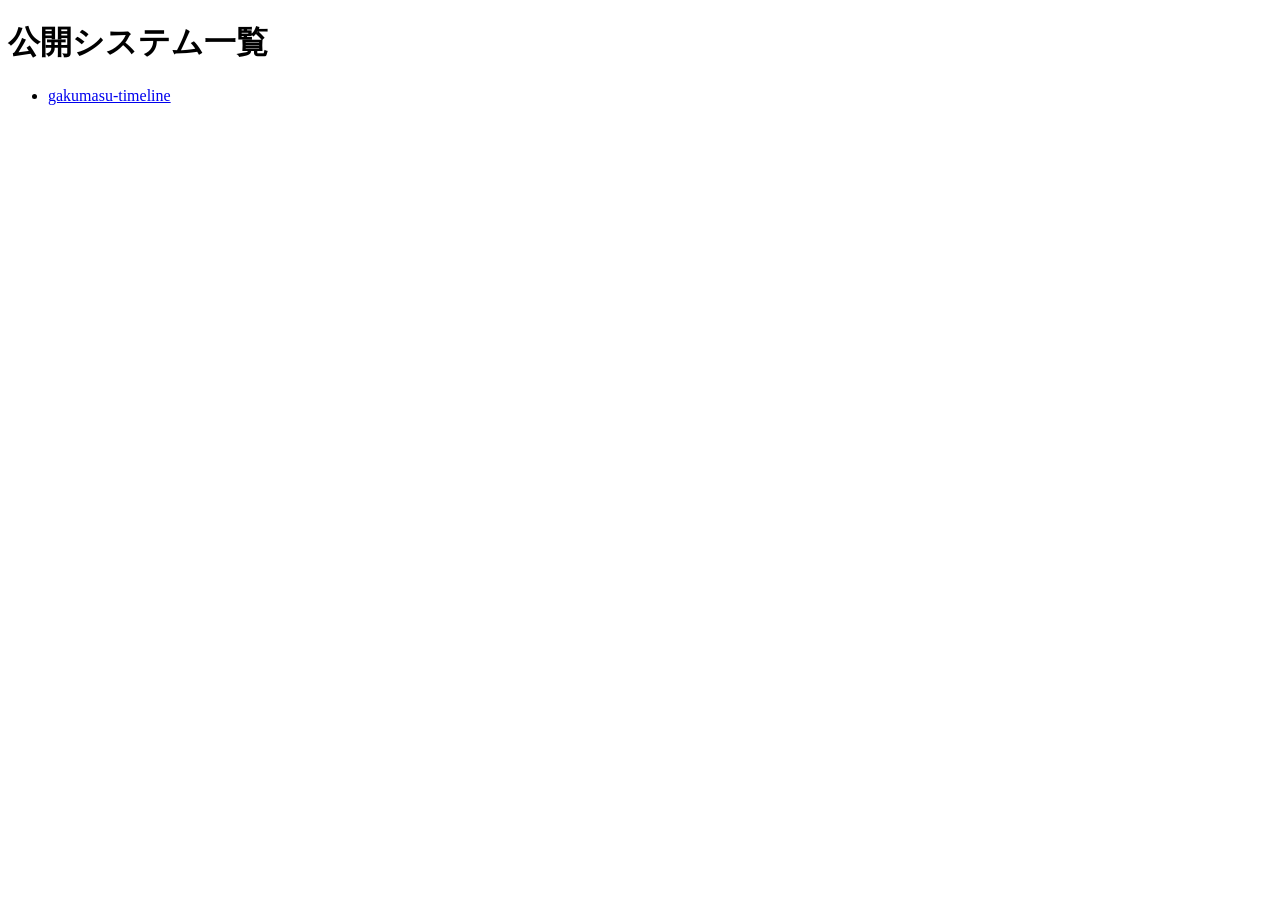
==== index.html @ 676e26a5 "Create index.html" ====
<!doctype html>
   <html lang="ja">
     <head>
       <meta charset="UTF-8" />
       <meta name="viewport" content="width=device-width, initial-scale=1.0" />
       <title>rectaris.github.io</title>
     </head>
     <body>
       <main>
         <h1>公開システム一覧</h1>
         <ul>
           <li><a href="https://rectaris.github.io/gakumasu-timeline/">gakumasu-timeline</a></li>
         </ul>
       </main>
     </body>
   </html>
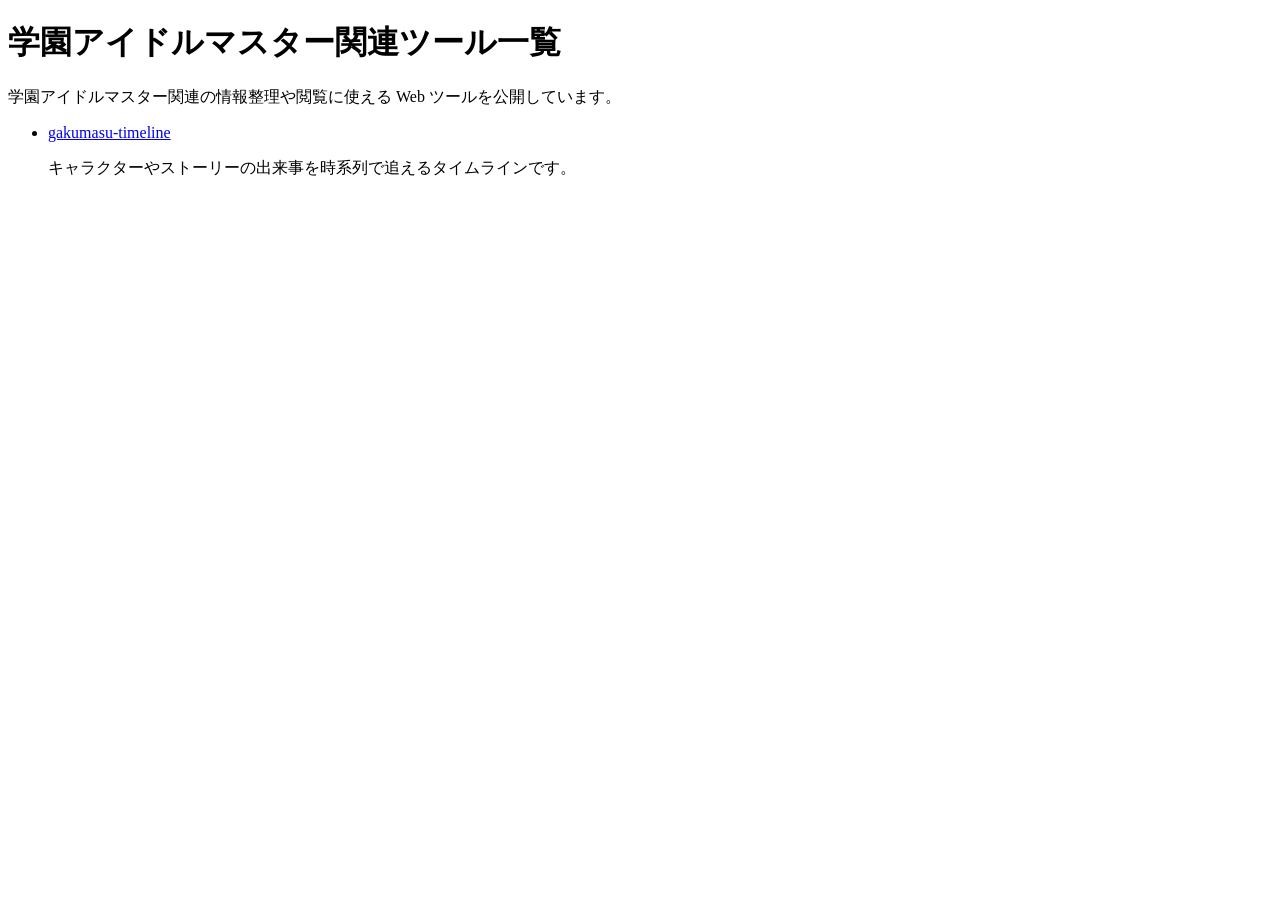
==== commit 27d631bf: "skills update" ====
--- a/index.html
+++ b/index.html
@@ -1,17 +1,26 @@
-   <!doctype html>
-   <html lang="ja">
-     <head>
-       <meta charset="UTF-8" />
-       <meta name="viewport" content="width=device-width, initial-scale=1.0" />
-       <title>rectaris.github.io</title>
-     </head>
-     <body>
-       <main>
-         <h1>公開システム一覧</h1>
-         <ul>
-           <li><a href="https://rectaris.github.io/gakumasu-timeline/">gakumasu-timeline</a></li>
-         </ul>
-       </main>
-     </body>
-   </html>
+<!doctype html>
+<html lang="ja">
+  <head>
+    <meta charset="UTF-8" />
+    <meta name="viewport" content="width=device-width, initial-scale=1.0" />
+    <title>rectaris.github.io</title>
+    <script
+      async
+      src="https://pagead2.googlesyndication.com/pagead/js/adsbygoogle.js?client=ca-pub-1161740700371268"
+      crossorigin="anonymous"
+    ></script>
+  </head>
+  <body>
+    <main>
+      <h1>学園アイドルマスター関連ツール一覧</h1>
+      <p>学園アイドルマスター関連の情報整理や閲覧に使える Web ツールを公開しています。</p>
+      <ul>
+        <li>
+          <a href="https://rectaris.github.io/gakumasu-timeline/">gakumasu-timeline</a>
+          <p>キャラクターやストーリーの出来事を時系列で追えるタイムラインです。</p>
+        </li>
+      </ul>
+    </main>
+  </body>
+</html>
    
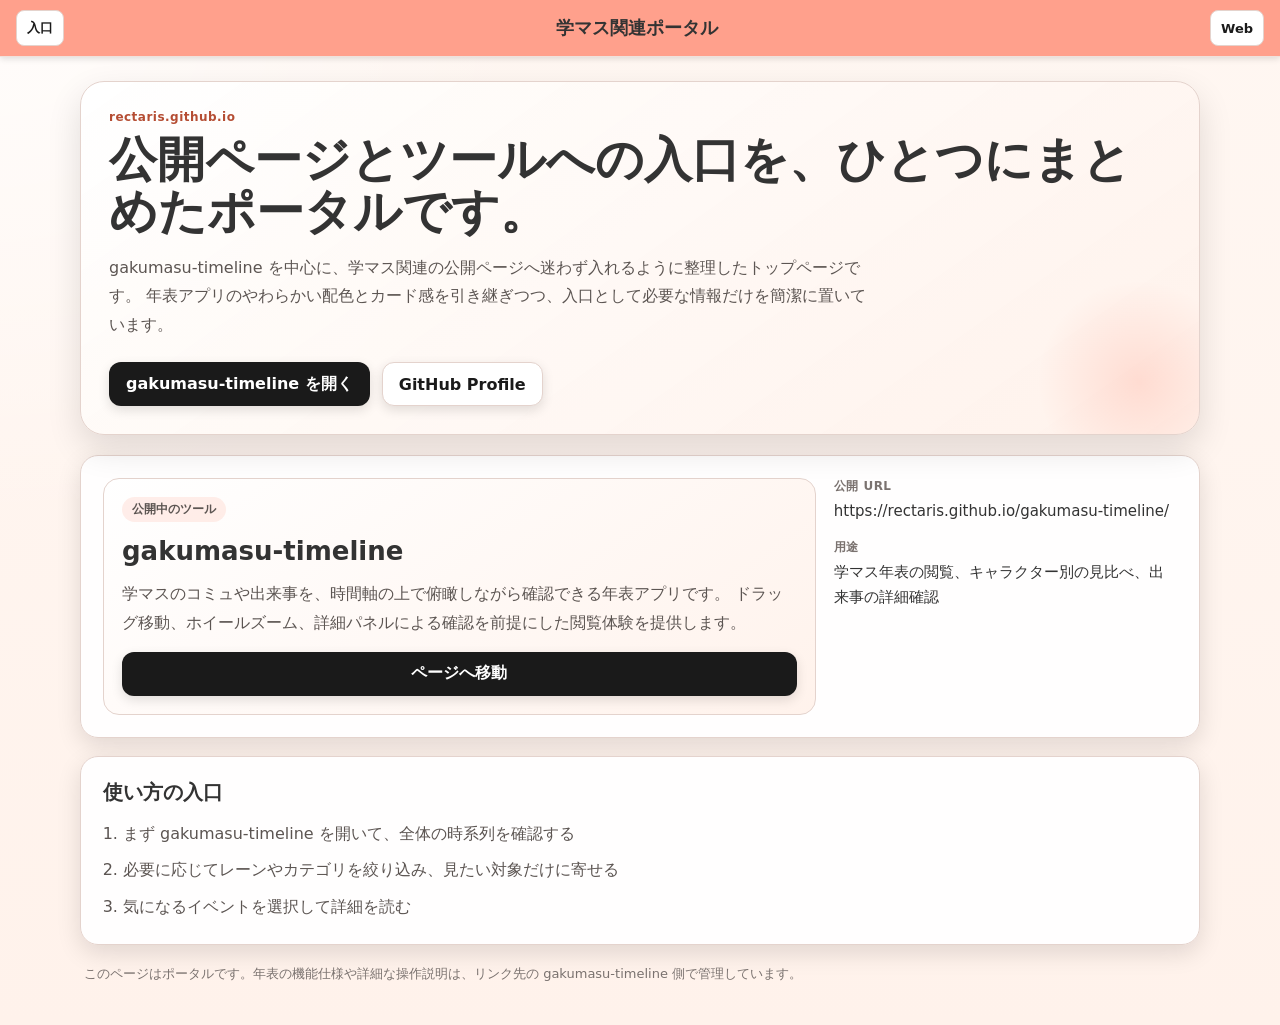
==== commit a3fa33ca: "codex update" ====
--- a/index.html
+++ b/index.html
@@ -4,6 +4,11 @@
     <meta charset="UTF-8" />
     <meta name="viewport" content="width=device-width, initial-scale=1.0" />
     <title>rectaris.github.io</title>
+    <meta
+      name="description"
+      content="学マス関連の公開ページとツールへの入口ページです。"
+    />
+    <link rel="stylesheet" href="./src/style.css" />
     <script
       async
       src="https://pagead2.googlesyndication.com/pagead/js/adsbygoogle.js?client=ca-pub-1161740700371268"
@@ -11,16 +16,7 @@
     ></script>
   </head>
   <body>
-    <main>
-      <h1>学園アイドルマスター関連ツール一覧</h1>
-      <p>学園アイドルマスター関連の情報整理や閲覧に使える Web ツールを公開しています。</p>
-      <ul>
-        <li>
-          <a href="https://rectaris.github.io/gakumasu-timeline/">gakumasu-timeline</a>
-          <p>キャラクターやストーリーの出来事を時系列で追えるタイムラインです。</p>
-        </li>
-      </ul>
-    </main>
+    <div id="app"></div>
+    <script type="module" src="./src/main.js"></script>
   </body>
 </html>
-   
--- a/src/style.css
+++ b/src/style.css
@@ -0,0 +1,371 @@
+:root {
+  color-scheme: light;
+  --app-bg: #fff7f2;
+  --app-text: #213547;
+  --surface: #ffffff;
+  --surface-elevated: rgba(255, 255, 255, 0.94);
+  --surface-soft: #fff2eb;
+  --border: #e4d3cd;
+  --border-soft: #f0e1db;
+  --text-primary: #333333;
+  --text-secondary: #5c5552;
+  --text-muted: #7a726f;
+  --button-bg: #ffffff;
+  --button-bg-strong: #1a1a1a;
+  --button-text: #1a1a1a;
+  --button-text-inverse: #ffffff;
+  --header-bg: #ffa08c;
+  --shadow: rgba(0, 0, 0, 0.12);
+}
+
+@media (prefers-color-scheme: dark) {
+  :root {
+    color-scheme: dark;
+    --app-bg: #111417;
+    --app-text: #e7edf4;
+    --surface: #1b2025;
+    --surface-elevated: rgba(27, 32, 37, 0.94);
+    --surface-soft: #242a30;
+    --border: #3b444d;
+    --border-soft: #30363d;
+    --text-primary: #edf2f7;
+    --text-secondary: #c7d0d9;
+    --text-muted: #aeb7c0;
+    --button-bg: #232931;
+    --button-bg-strong: #2c333c;
+    --button-text: #edf2f7;
+    --button-text-inverse: #edf2f7;
+    --header-bg: #4c3a35;
+    --shadow: rgba(0, 0, 0, 0.32);
+  }
+}
+
+* {
+  box-sizing: border-box;
+}
+
+html {
+  min-height: 100%;
+}
+
+body {
+  margin: 0;
+  min-width: 320px;
+  min-height: 100vh;
+  font-family: system-ui, -apple-system, BlinkMacSystemFont, "Segoe UI",
+    sans-serif;
+  background:
+    radial-gradient(circle at top left, rgba(255, 255, 255, 0.72), transparent 32%),
+    linear-gradient(180deg, var(--app-bg) 0%, #fff2eb 100%);
+  color: var(--app-text);
+}
+
+@media (prefers-color-scheme: dark) {
+  body {
+    background:
+      radial-gradient(circle at top left, rgba(90, 99, 109, 0.28), transparent 32%),
+      linear-gradient(180deg, var(--app-bg) 0%, #171b1f 100%);
+  }
+}
+
+a {
+  color: inherit;
+  text-decoration: none;
+}
+
+#app {
+  min-height: 100vh;
+}
+
+.app-header {
+  position: sticky;
+  top: 0;
+  z-index: 10;
+  display: grid;
+  grid-template-columns: auto 1fr auto;
+  align-items: center;
+  gap: 12px;
+  min-height: 56px;
+  padding: 10px 16px;
+  background: var(--header-bg);
+  border-bottom: 1px solid var(--border-soft);
+  box-shadow: 0 2px 6px var(--shadow);
+}
+
+.header-chip {
+  display: inline-flex;
+  align-items: center;
+  justify-content: center;
+  min-width: 36px;
+  min-height: 36px;
+  padding: 0 10px;
+  border: 1px solid var(--border);
+  border-radius: 8px;
+  background: var(--button-bg);
+  color: var(--button-text);
+  font-size: 13px;
+  font-weight: 700;
+}
+
+.app-title {
+  margin: 0;
+  text-align: center;
+  font-size: 18px;
+  font-weight: 700;
+  color: var(--text-primary);
+}
+
+.page-shell {
+  width: min(1120px, calc(100% - 32px));
+  margin: 0 auto;
+  padding: 24px 0 40px;
+}
+
+.hero {
+  position: relative;
+  overflow: hidden;
+  padding: 28px;
+  border: 1px solid var(--border);
+  border-radius: 24px;
+  background: linear-gradient(145deg, var(--surface-elevated), var(--surface-soft));
+  box-shadow: 0 14px 34px var(--shadow);
+}
+
+.hero::after {
+  content: "";
+  position: absolute;
+  inset: auto -40px -48px auto;
+  width: 200px;
+  height: 200px;
+  border-radius: 999px;
+  background: radial-gradient(
+    circle,
+    rgba(255, 160, 140, 0.28) 0%,
+    rgba(255, 160, 140, 0) 72%
+  );
+  pointer-events: none;
+}
+
+.hero-eyebrow {
+  margin: 0 0 10px;
+  font-size: 12px;
+  font-weight: 700;
+  letter-spacing: 0.04em;
+  color: #b54d33;
+}
+
+@media (prefers-color-scheme: dark) {
+  .hero-eyebrow {
+    color: #ffb39f;
+  }
+}
+
+.hero-title {
+  margin: 0;
+  font-size: clamp(30px, 5vw, 48px);
+  line-height: 1.08;
+  color: var(--text-primary);
+}
+
+.hero-text {
+  max-width: 760px;
+  margin: 16px 0 0;
+  font-size: 16px;
+  line-height: 1.8;
+  color: var(--text-secondary);
+}
+
+.hero-actions {
+  display: flex;
+  flex-wrap: wrap;
+  gap: 12px;
+  margin-top: 22px;
+}
+
+.button-link {
+  display: inline-flex;
+  align-items: center;
+  justify-content: center;
+  min-height: 44px;
+  padding: 0 16px;
+  border: 1px solid var(--border);
+  border-radius: 12px;
+  background: var(--button-bg);
+  color: var(--button-text);
+  font-weight: 700;
+  box-shadow: 0 4px 12px var(--shadow);
+  transition:
+    transform 0.18s ease,
+    box-shadow 0.18s ease,
+    border-color 0.18s ease;
+}
+
+.button-link--primary {
+  background: var(--button-bg-strong);
+  color: var(--button-text-inverse);
+  border-color: transparent;
+}
+
+.button-link:hover,
+.button-link:focus-visible {
+  transform: translateY(-1px);
+  box-shadow: 0 10px 18px var(--shadow);
+}
+
+.sections {
+  display: grid;
+  gap: 18px;
+  margin-top: 20px;
+}
+
+.section-card {
+  padding: 22px;
+  border: 1px solid var(--border);
+  border-radius: 18px;
+  background: var(--surface-elevated);
+  box-shadow: 0 8px 24px var(--shadow);
+}
+
+.section-title {
+  margin: 0 0 14px;
+  font-size: 20px;
+  color: var(--text-primary);
+}
+
+.portal-grid {
+  display: grid;
+  grid-template-columns: minmax(0, 1.35fr) minmax(280px, 0.65fr);
+  gap: 18px;
+}
+
+.tool-card {
+  display: grid;
+  gap: 14px;
+  padding: 18px;
+  border: 1px solid var(--border);
+  border-radius: 16px;
+  background: linear-gradient(
+    145deg,
+    rgba(255, 255, 255, 0.88),
+    rgba(255, 242, 235, 0.96)
+  );
+}
+
+@media (prefers-color-scheme: dark) {
+  .tool-card {
+    background: linear-gradient(
+      145deg,
+      rgba(27, 32, 37, 0.96),
+      rgba(36, 42, 48, 0.94)
+    );
+  }
+}
+
+.tool-label {
+  display: inline-flex;
+  align-items: center;
+  width: fit-content;
+  padding: 4px 10px;
+  border-radius: 999px;
+  background: rgba(255, 160, 140, 0.18);
+  color: var(--text-secondary);
+  font-size: 12px;
+  font-weight: 700;
+}
+
+.tool-title {
+  margin: 0;
+  font-size: 26px;
+  color: var(--text-primary);
+}
+
+.tool-description,
+.guide-list {
+  margin: 0;
+  color: var(--text-secondary);
+  line-height: 1.8;
+}
+
+.guide-list {
+  padding-left: 20px;
+}
+
+.guide-list li + li {
+  margin-top: 8px;
+}
+
+.meta-card {
+  display: grid;
+  gap: 14px;
+  align-content: start;
+}
+
+.meta-label {
+  margin: 0;
+  font-size: 12px;
+  font-weight: 700;
+  color: var(--text-muted);
+  letter-spacing: 0.04em;
+}
+
+.meta-value {
+  margin: 4px 0 0;
+  font-size: 15px;
+  line-height: 1.7;
+  color: var(--text-primary);
+}
+
+.footer-note {
+  margin: 18px 4px 0;
+  font-size: 13px;
+  line-height: 1.7;
+  color: var(--text-muted);
+}
+
+@media (max-width: 860px) {
+  .page-shell {
+    width: min(100% - 24px, 1120px);
+    padding-top: 16px;
+  }
+
+  .hero {
+    padding: 22px 18px;
+    border-radius: 20px;
+  }
+
+  .portal-grid {
+    grid-template-columns: 1fr;
+  }
+}
+
+@media (max-width: 560px) {
+  .app-header {
+    grid-template-columns: 1fr;
+    justify-items: stretch;
+    text-align: center;
+  }
+
+  .header-chip {
+    display: none;
+  }
+
+  .app-title {
+    font-size: 17px;
+  }
+
+  .hero-title {
+    font-size: 30px;
+  }
+
+  .button-link {
+    width: 100%;
+  }
+
+  .section-card {
+    padding: 18px;
+  }
+
+  .tool-title {
+    font-size: 22px;
+  }
+}
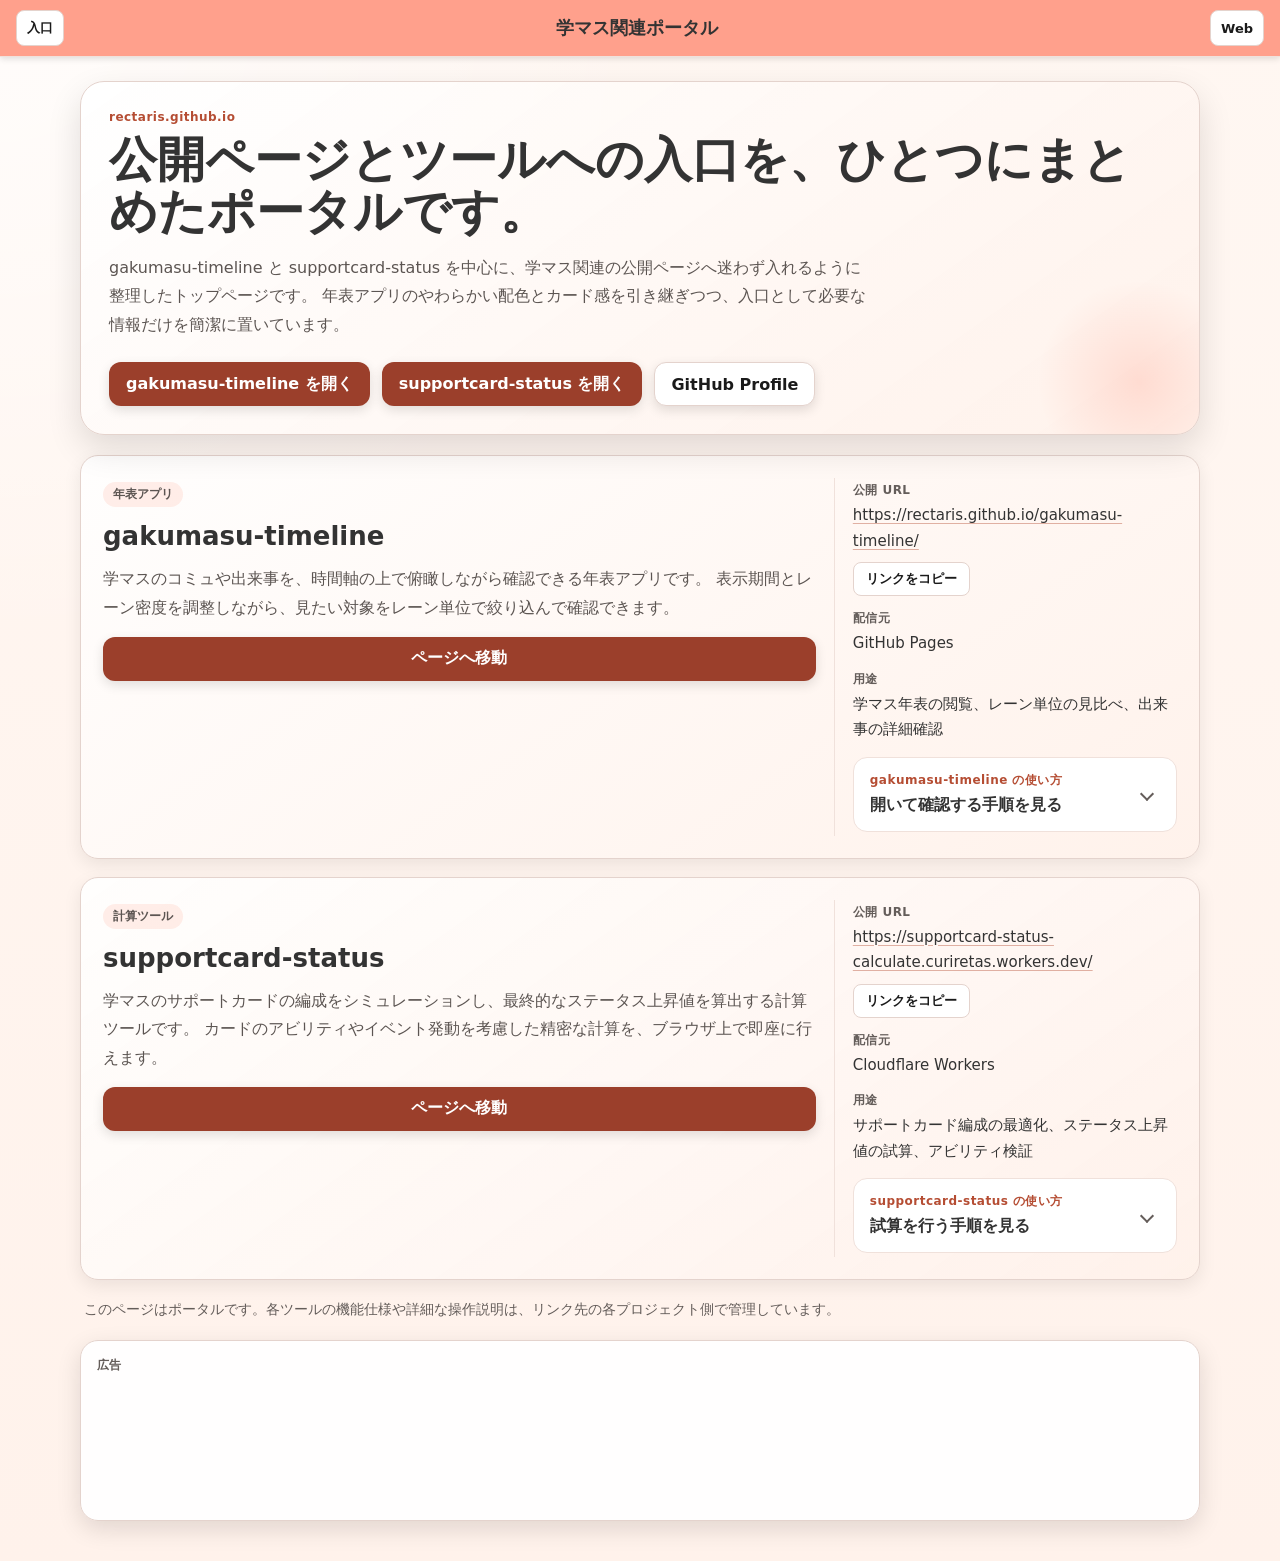
==== commit ac42ab7f: "Fix portal review findings" ====
--- a/index.html
+++ b/index.html
@@ -16,6 +16,26 @@
     ></script>
   </head>
   <body>
+    <noscript>
+      <section class="noscript-fallback" aria-labelledby="noscript-title">
+        <h1 id="noscript-title">学マス関連ポータル</h1>
+        <p>
+          JavaScript が無効な環境でも、主要な公開ツールへ直接移動できます。
+        </p>
+        <ul>
+          <li>
+            <a href="https://rectaris.github.io/gakumasu-timeline/">
+              gakumasu-timeline
+            </a>
+          </li>
+          <li>
+            <a href="https://supportcard-status-calculate.curiretas.workers.dev/">
+              supportcard-status
+            </a>
+          </li>
+        </ul>
+      </section>
+    </noscript>
     <div id="app"></div>
     <script type="module" src="./src/main.js"></script>
   </body>
--- a/src/style.css
+++ b/src/style.css
@@ -1,17 +1,28 @@
 :root {
   color-scheme: light;
   --app-bg: #fff7f2;
+  --app-bg-end: #fff2eb;
+  --app-bg-glow: rgba(255, 255, 255, 0.72);
   --app-text: #213547;
   --surface: #ffffff;
   --surface-elevated: rgba(255, 255, 255, 0.94);
   --surface-soft: #fff2eb;
+  --surface-card-start: rgba(255, 255, 255, 0.88);
+  --surface-card-end: rgba(255, 242, 235, 0.96);
+  --surface-meta: rgba(255, 255, 255, 0.58);
   --border: #e4d3cd;
   --border-soft: #f0e1db;
   --text-primary: #333333;
   --text-secondary: #5c5552;
-  --text-muted: #7a726f;
+  --text-muted: #645d5a;
+  --accent-text: #b54d33;
+  --accent-text-strong: #ffb39f;
+  --accent-glow: rgba(255, 160, 140, 0.28);
+  --accent-glow-transparent: rgba(255, 160, 140, 0);
+  --accent-soft: rgba(255, 160, 140, 0.18);
   --button-bg: #ffffff;
-  --button-bg-strong: #1a1a1a;
+  --button-bg-strong: #9b3f2b;
+  --button-bg-strong-hover: #87331f;
   --button-text: #1a1a1a;
   --button-text-inverse: #ffffff;
   --header-bg: #ffa08c;
@@ -22,17 +33,23 @@
   :root {
     color-scheme: dark;
     --app-bg: #111417;
+    --app-bg-end: #171b1f;
+    --app-bg-glow: rgba(90, 99, 109, 0.28);
     --app-text: #e7edf4;
     --surface: #1b2025;
     --surface-elevated: rgba(27, 32, 37, 0.94);
     --surface-soft: #242a30;
+    --surface-card-start: rgba(27, 32, 37, 0.96);
+    --surface-card-end: rgba(36, 42, 48, 0.94);
+    --surface-meta: rgba(27, 32, 37, 0.58);
     --border: #3b444d;
     --border-soft: #30363d;
     --text-primary: #edf2f7;
     --text-secondary: #c7d0d9;
     --text-muted: #aeb7c0;
     --button-bg: #232931;
-    --button-bg-strong: #2c333c;
+    --button-bg-strong: #a9523f;
+    --button-bg-strong-hover: #bd6754;
     --button-text: #edf2f7;
     --button-text-inverse: #edf2f7;
     --header-bg: #4c3a35;
@@ -40,32 +57,28 @@
   }
 }
 
+/* Base */
+
 * {
   box-sizing: border-box;
 }
 
 html {
   min-height: 100%;
+  overflow-x: clip;
 }
 
 body {
   margin: 0;
   min-width: 320px;
   min-height: 100vh;
+  overflow-x: clip;
   font-family: system-ui, -apple-system, BlinkMacSystemFont, "Segoe UI",
     sans-serif;
   background:
-    radial-gradient(circle at top left, rgba(255, 255, 255, 0.72), transparent 32%),
-    linear-gradient(180deg, var(--app-bg) 0%, #fff2eb 100%);
+    radial-gradient(circle at top left, var(--app-bg-glow), transparent 32%),
+    linear-gradient(180deg, var(--app-bg) 0%, var(--app-bg-end) 100%);
   color: var(--app-text);
-}
-
-@media (prefers-color-scheme: dark) {
-  body {
-    background:
-      radial-gradient(circle at top left, rgba(90, 99, 109, 0.28), transparent 32%),
-      linear-gradient(180deg, var(--app-bg) 0%, #171b1f 100%);
-  }
 }
 
 a {
@@ -73,9 +86,43 @@
   text-decoration: none;
 }
 
+button {
+  font: inherit;
+}
+
 #app {
   min-height: 100vh;
 }
+
+.noscript-fallback {
+  width: min(760px, calc(100% - 32px));
+  margin: 32px auto;
+  padding: 22px;
+  border: 1px solid var(--border);
+  border-radius: 18px;
+  background: var(--surface-elevated);
+  color: var(--text-primary);
+  box-shadow: 0 8px 24px var(--shadow);
+}
+
+.noscript-fallback h1 {
+  margin: 0 0 12px;
+  font-size: 24px;
+}
+
+.noscript-fallback p,
+.noscript-fallback li {
+  color: var(--text-secondary);
+  line-height: 1.7;
+}
+
+.noscript-fallback a {
+  color: var(--accent-text);
+  font-weight: 700;
+  overflow-wrap: anywhere;
+}
+
+/* Header */
 
 .app-header {
   position: sticky;
@@ -114,6 +161,8 @@
   font-weight: 700;
   color: var(--text-primary);
 }
+
+/* Layout */
 
 .page-shell {
   width: min(1120px, calc(100% - 32px));
@@ -140,8 +189,8 @@
   border-radius: 999px;
   background: radial-gradient(
     circle,
-    rgba(255, 160, 140, 0.28) 0%,
-    rgba(255, 160, 140, 0) 72%
+    var(--accent-glow) 0%,
+    var(--accent-glow-transparent) 72%
   );
   pointer-events: none;
 }
@@ -151,12 +200,12 @@
   font-size: 12px;
   font-weight: 700;
   letter-spacing: 0.04em;
-  color: #b54d33;
+  color: var(--accent-text);
 }
 
 @media (prefers-color-scheme: dark) {
   .hero-eyebrow {
-    color: #ffb39f;
+    color: var(--accent-text-strong);
   }
 }
 
@@ -182,6 +231,8 @@
   margin-top: 22px;
 }
 
+/* Buttons */
+
 .button-link {
   display: inline-flex;
   align-items: center;
@@ -212,6 +263,20 @@
   box-shadow: 0 10px 18px var(--shadow);
 }
 
+.button-link--primary:hover,
+.button-link--primary:focus-visible {
+  background: var(--button-bg-strong-hover);
+}
+
+.button-link:focus-visible,
+.copy-link-button:focus-visible,
+.guide-summary:focus-visible {
+  outline: 3px solid rgba(181, 77, 51, 0.32);
+  outline-offset: 3px;
+}
+
+/* Tool sections */
+
 .sections {
   display: grid;
   gap: 18px;
@@ -222,43 +287,22 @@
   padding: 22px;
   border: 1px solid var(--border);
   border-radius: 18px;
-  background: var(--surface-elevated);
-  box-shadow: 0 8px 24px var(--shadow);
-}
-
-.section-title {
-  margin: 0 0 14px;
-  font-size: 20px;
-  color: var(--text-primary);
+  background: linear-gradient(145deg, var(--surface-card-start), var(--surface-card-end));
+  box-shadow: 0 6px 18px rgba(0, 0, 0, 0.08);
 }
 
 .portal-grid {
   display: grid;
-  grid-template-columns: minmax(0, 1.35fr) minmax(280px, 0.65fr);
+  grid-template-columns: minmax(0, 1.35fr) minmax(300px, 0.65fr);
   gap: 18px;
+  align-items: start;
 }
 
 .tool-card {
   display: grid;
   gap: 14px;
-  padding: 18px;
-  border: 1px solid var(--border);
-  border-radius: 16px;
-  background: linear-gradient(
-    145deg,
-    rgba(255, 255, 255, 0.88),
-    rgba(255, 242, 235, 0.96)
-  );
-}
-
-@media (prefers-color-scheme: dark) {
-  .tool-card {
-    background: linear-gradient(
-      145deg,
-      rgba(27, 32, 37, 0.96),
-      rgba(36, 42, 48, 0.94)
-    );
-  }
+  padding: 4px 0;
+  align-self: start;
 }
 
 .tool-label {
@@ -267,7 +311,7 @@
   width: fit-content;
   padding: 4px 10px;
   border-radius: 999px;
-  background: rgba(255, 160, 140, 0.18);
+  background: var(--accent-soft);
   color: var(--text-secondary);
   font-size: 12px;
   font-weight: 700;
@@ -286,18 +330,13 @@
   line-height: 1.8;
 }
 
-.guide-list {
-  padding-left: 20px;
-}
-
-.guide-list li + li {
-  margin-top: 8px;
-}
-
 .meta-card {
   display: grid;
   gap: 14px;
   align-content: start;
+  padding: 4px 0 4px 18px;
+  border-left: 1px solid var(--border-soft);
+  align-self: start;
 }
 
 .meta-label {
@@ -313,14 +352,135 @@
   font-size: 15px;
   line-height: 1.7;
   color: var(--text-primary);
+  overflow-wrap: anywhere;
+}
+
+.meta-url a {
+  text-decoration: underline;
+  text-decoration-color: rgba(181, 77, 51, 0.42);
+  text-underline-offset: 3px;
+}
+
+.copy-link-button {
+  display: inline-flex;
+  align-items: center;
+  justify-content: center;
+  min-height: 34px;
+  margin-top: 8px;
+  padding: 0 12px;
+  border: 1px solid var(--border);
+  border-radius: 8px;
+  background: var(--button-bg);
+  color: var(--button-text);
+  cursor: pointer;
+  font-size: 13px;
+  font-weight: 700;
+}
+
+.guide-disclosure {
+  border: 1px solid var(--border-soft);
+  border-radius: 14px;
+  background: var(--surface);
+  overflow: hidden;
+}
+
+.guide-summary {
+  display: grid;
+  grid-template-columns: minmax(0, 1fr) 18px;
+  align-items: center;
+  gap: 4px;
+  padding: 14px 16px;
+  cursor: pointer;
+  list-style: none;
+}
+
+.guide-summary::-webkit-details-marker {
+  display: none;
+}
+
+.guide-summary__text {
+  display: grid;
+  gap: 4px;
+}
+
+.guide-summary__icon {
+  width: 10px;
+  height: 10px;
+  border-right: 2px solid var(--text-muted);
+  border-bottom: 2px solid var(--text-muted);
+  transform: rotate(45deg);
+  transition: transform 0.18s ease;
+}
+
+.guide-disclosure[open] .guide-summary__icon {
+  transform: rotate(225deg);
+}
+
+.guide-summary__eyebrow {
+  font-size: 12px;
+  font-weight: 700;
+  letter-spacing: 0.04em;
+  color: var(--accent-text);
+}
+
+@media (prefers-color-scheme: dark) {
+  .guide-summary__eyebrow {
+    color: var(--accent-text-strong);
+  }
+}
+
+.guide-summary__title {
+  color: var(--text-primary);
+  font-size: 16px;
+  font-weight: 700;
+  line-height: 1.5;
+}
+
+.guide-list {
+  padding: 0 20px 18px 36px;
+}
+
+.guide-list li + li {
+  margin-top: 8px;
 }
 
 .footer-note {
   margin: 18px 4px 0;
-  font-size: 13px;
+  font-size: 14px;
   line-height: 1.7;
   color: var(--text-muted);
 }
+
+/* Ads */
+
+.portal-ad-section {
+  margin-top: 18px;
+  padding: 16px;
+  border: 1px solid var(--border);
+  border-radius: 18px;
+  background: var(--surface-elevated);
+  box-shadow: 0 8px 24px var(--shadow);
+  overflow: hidden;
+}
+
+.portal-ad-section__label {
+  margin: 0 0 10px;
+  font-size: 12px;
+  font-weight: 700;
+  letter-spacing: 0.04em;
+  color: var(--text-muted);
+}
+
+.portal-ad-section__unit {
+  min-height: 120px;
+  max-width: 100%;
+}
+
+.portal-ad-section--empty {
+  display: none;
+}
+
+/* Responsive */
 
 @media (max-width: 860px) {
   .page-shell {
@@ -335,6 +495,12 @@
 
   .portal-grid {
     grid-template-columns: 1fr;
+  }
+
+  .meta-card {
+    padding: 18px 0 0;
+    border-top: 1px solid var(--border-soft);
+    border-left: 0;
   }
 }
 
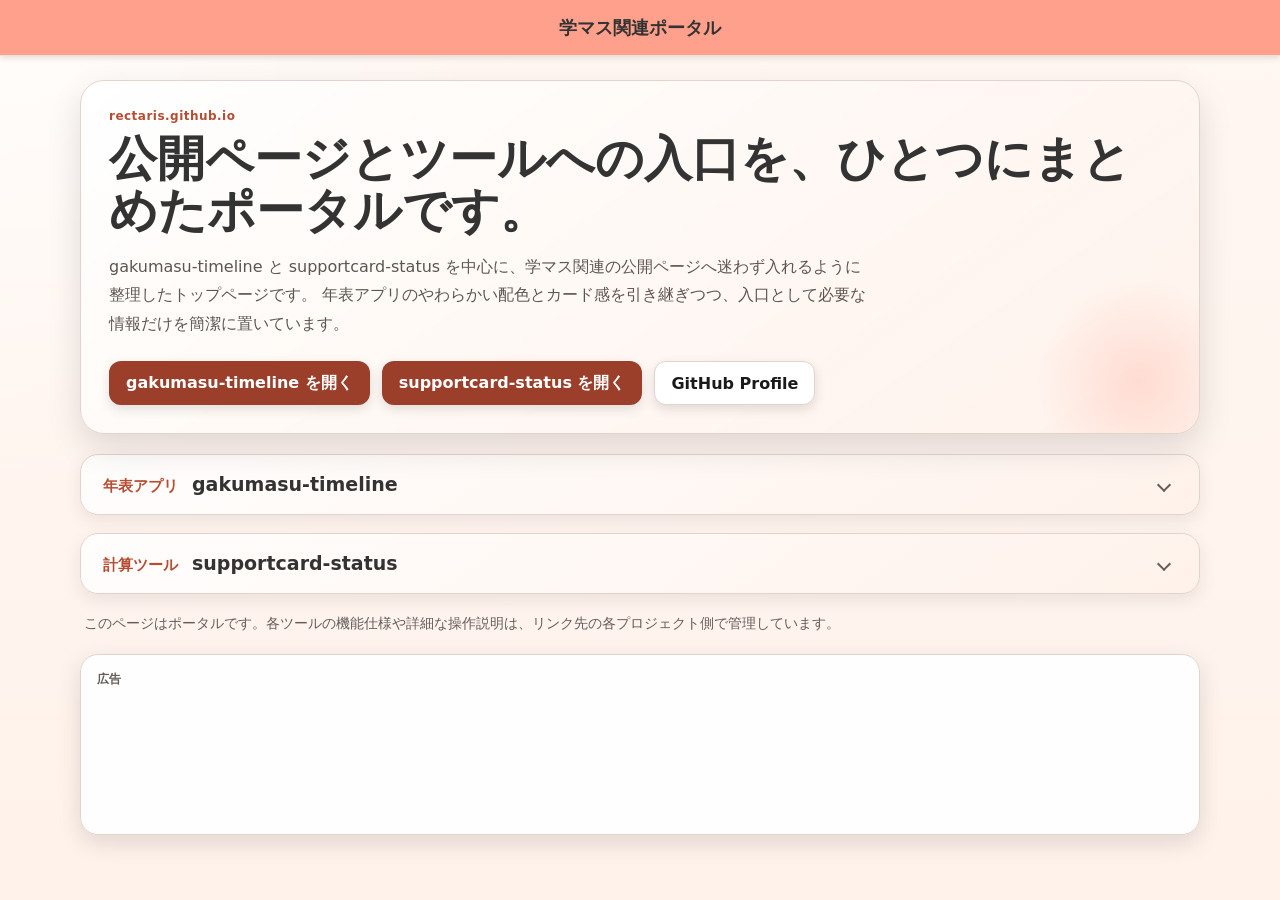
==== commit f62b0ded: "Update portal title and favicon" ====
--- a/index.html
+++ b/index.html
@@ -3,11 +3,12 @@
   <head>
     <meta charset="UTF-8" />
     <meta name="viewport" content="width=device-width, initial-scale=1.0" />
-    <title>rectaris.github.io</title>
+    <title>学マス関連ポータル</title>
     <meta
       name="description"
       content="学マス関連の公開ページとツールへの入口ページです。"
     />
+    <link rel="icon" type="image/svg+xml" href="./favicon.svg" />
     <link rel="stylesheet" href="./src/style.css" />
     <script
       async
--- a/src/style.css
+++ b/src/style.css
@@ -128,30 +128,14 @@
   position: sticky;
   top: 0;
   z-index: 10;
-  display: grid;
-  grid-template-columns: auto 1fr auto;
+  display: flex;
   align-items: center;
-  gap: 12px;
+  justify-content: center;
   min-height: 56px;
   padding: 10px 16px;
   background: var(--header-bg);
   border-bottom: 1px solid var(--border-soft);
   box-shadow: 0 2px 6px var(--shadow);
-}
-
-.header-chip {
-  display: inline-flex;
-  align-items: center;
-  justify-content: center;
-  min-width: 36px;
-  min-height: 36px;
-  padding: 0 10px;
-  border: 1px solid var(--border);
-  border-radius: 8px;
-  background: var(--button-bg);
-  color: var(--button-text);
-  font-size: 13px;
-  font-weight: 700;
 }
 
 .app-title {
@@ -270,6 +254,7 @@
 
 .button-link:focus-visible,
 .copy-link-button:focus-visible,
+.tool-summary:focus-visible,
 .guide-summary:focus-visible {
   outline: 3px solid rgba(181, 77, 51, 0.32);
   outline-offset: 3px;
@@ -284,11 +269,70 @@
 }
 
 .section-card {
-  padding: 22px;
   border: 1px solid var(--border);
   border-radius: 18px;
   background: linear-gradient(145deg, var(--surface-card-start), var(--surface-card-end));
   box-shadow: 0 6px 18px rgba(0, 0, 0, 0.08);
+}
+
+.tool-disclosure {
+  overflow: hidden;
+}
+
+.tool-summary {
+  display: grid;
+  grid-template-columns: minmax(0, 1fr) 18px;
+  align-items: center;
+  gap: 12px;
+  padding: 18px 22px;
+  cursor: pointer;
+  list-style: none;
+}
+
+.tool-summary::-webkit-details-marker {
+  display: none;
+}
+
+.tool-summary__text {
+  display: flex;
+  flex-wrap: wrap;
+  gap: 8px 14px;
+  align-items: baseline;
+  min-width: 0;
+}
+
+.tool-summary__label {
+  color: var(--accent-text);
+  font-size: 15px;
+  font-weight: 800;
+}
+
+.tool-summary__title {
+  color: var(--text-primary);
+  font-size: 19px;
+  font-weight: 800;
+  overflow-wrap: anywhere;
+}
+
+.tool-summary__icon {
+  width: 10px;
+  height: 10px;
+  border-right: 2px solid var(--text-muted);
+  border-bottom: 2px solid var(--text-muted);
+  transform: rotate(45deg);
+  transition: transform 0.18s ease;
+}
+
+.tool-disclosure[open] .tool-summary {
+  border-bottom: 1px solid var(--border-soft);
+}
+
+.tool-disclosure[open] .tool-summary__icon {
+  transform: rotate(225deg);
+}
+
+.tool-details {
+  padding: 22px;
 }
 
 .portal-grid {
@@ -424,6 +468,7 @@
 }
 
 @media (prefers-color-scheme: dark) {
+  .tool-summary__label,
   .guide-summary__eyebrow {
     color: var(--accent-text-strong);
   }
@@ -506,13 +551,7 @@
 
 @media (max-width: 560px) {
   .app-header {
-    grid-template-columns: 1fr;
-    justify-items: stretch;
     text-align: center;
-  }
-
-  .header-chip {
-    display: none;
   }
 
   .app-title {
@@ -527,7 +566,16 @@
     width: 100%;
   }
 
-  .section-card {
+  .tool-summary {
+    padding: 16px 18px;
+  }
+
+  .tool-summary__text {
+    display: grid;
+    gap: 4px;
+  }
+
+  .tool-details {
     padding: 18px;
   }
 
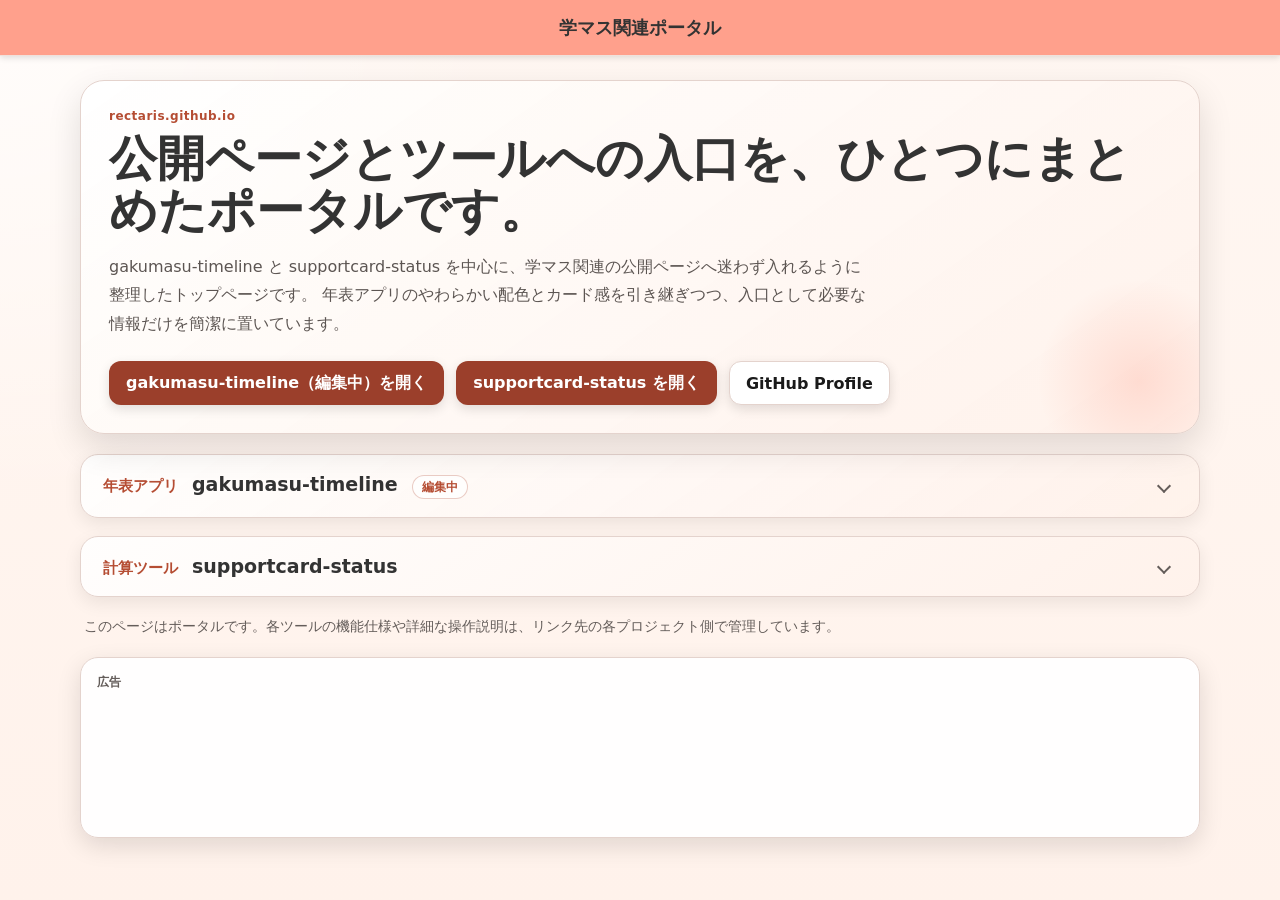
==== commit e7befbe5: "Mark timeline as editing" ====
--- a/index.html
+++ b/index.html
@@ -25,8 +25,8 @@
         </p>
         <ul>
           <li>
-            <a href="https://rectaris.github.io/gakumasu-timeline/">
-              gakumasu-timeline
+            <a href="https://rectaris.github.io/timeline/">
+              gakumasu-timeline（編集中）
             </a>
           </li>
           <li>
--- a/src/style.css
+++ b/src/style.css
@@ -314,6 +314,21 @@
   overflow-wrap: anywhere;
 }
 
+.status-badge {
+  display: inline-flex;
+  align-items: center;
+  width: fit-content;
+  min-height: 24px;
+  padding: 3px 9px;
+  border: 1px solid rgba(181, 77, 51, 0.28);
+  border-radius: 999px;
+  background: rgba(255, 255, 255, 0.72);
+  color: var(--accent-text);
+  font-size: 12px;
+  font-weight: 800;
+  line-height: 1.2;
+}
+
 .tool-summary__icon {
   width: 10px;
   height: 10px;
@@ -347,6 +362,13 @@
   gap: 14px;
   padding: 4px 0;
   align-self: start;
+}
+
+.tool-label-row {
+  display: flex;
+  flex-wrap: wrap;
+  gap: 8px;
+  align-items: center;
 }
 
 .tool-label {
@@ -469,8 +491,13 @@
 
 @media (prefers-color-scheme: dark) {
   .tool-summary__label,
-  .guide-summary__eyebrow {
+  .guide-summary__eyebrow,
+  .status-badge {
     color: var(--accent-text-strong);
+  }
+
+  .status-badge {
+    background: rgba(27, 32, 37, 0.72);
   }
 }
 
